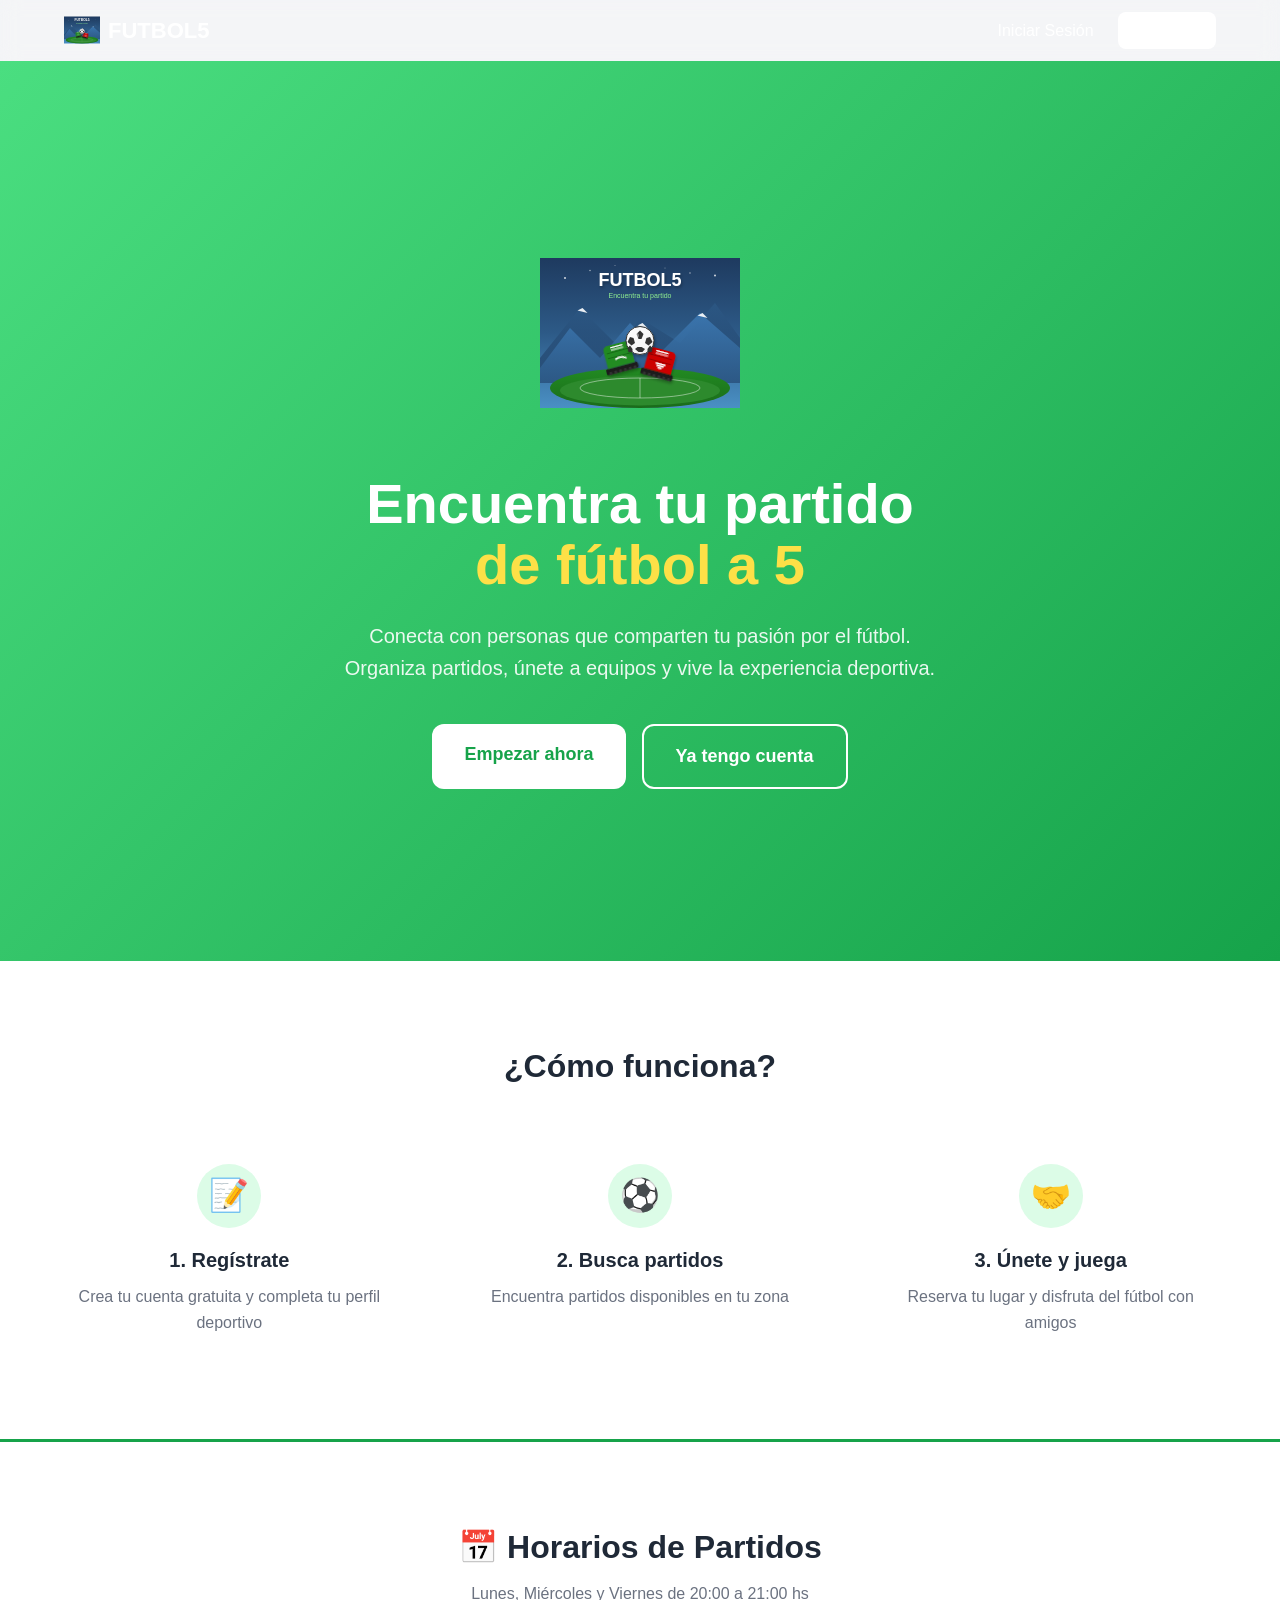
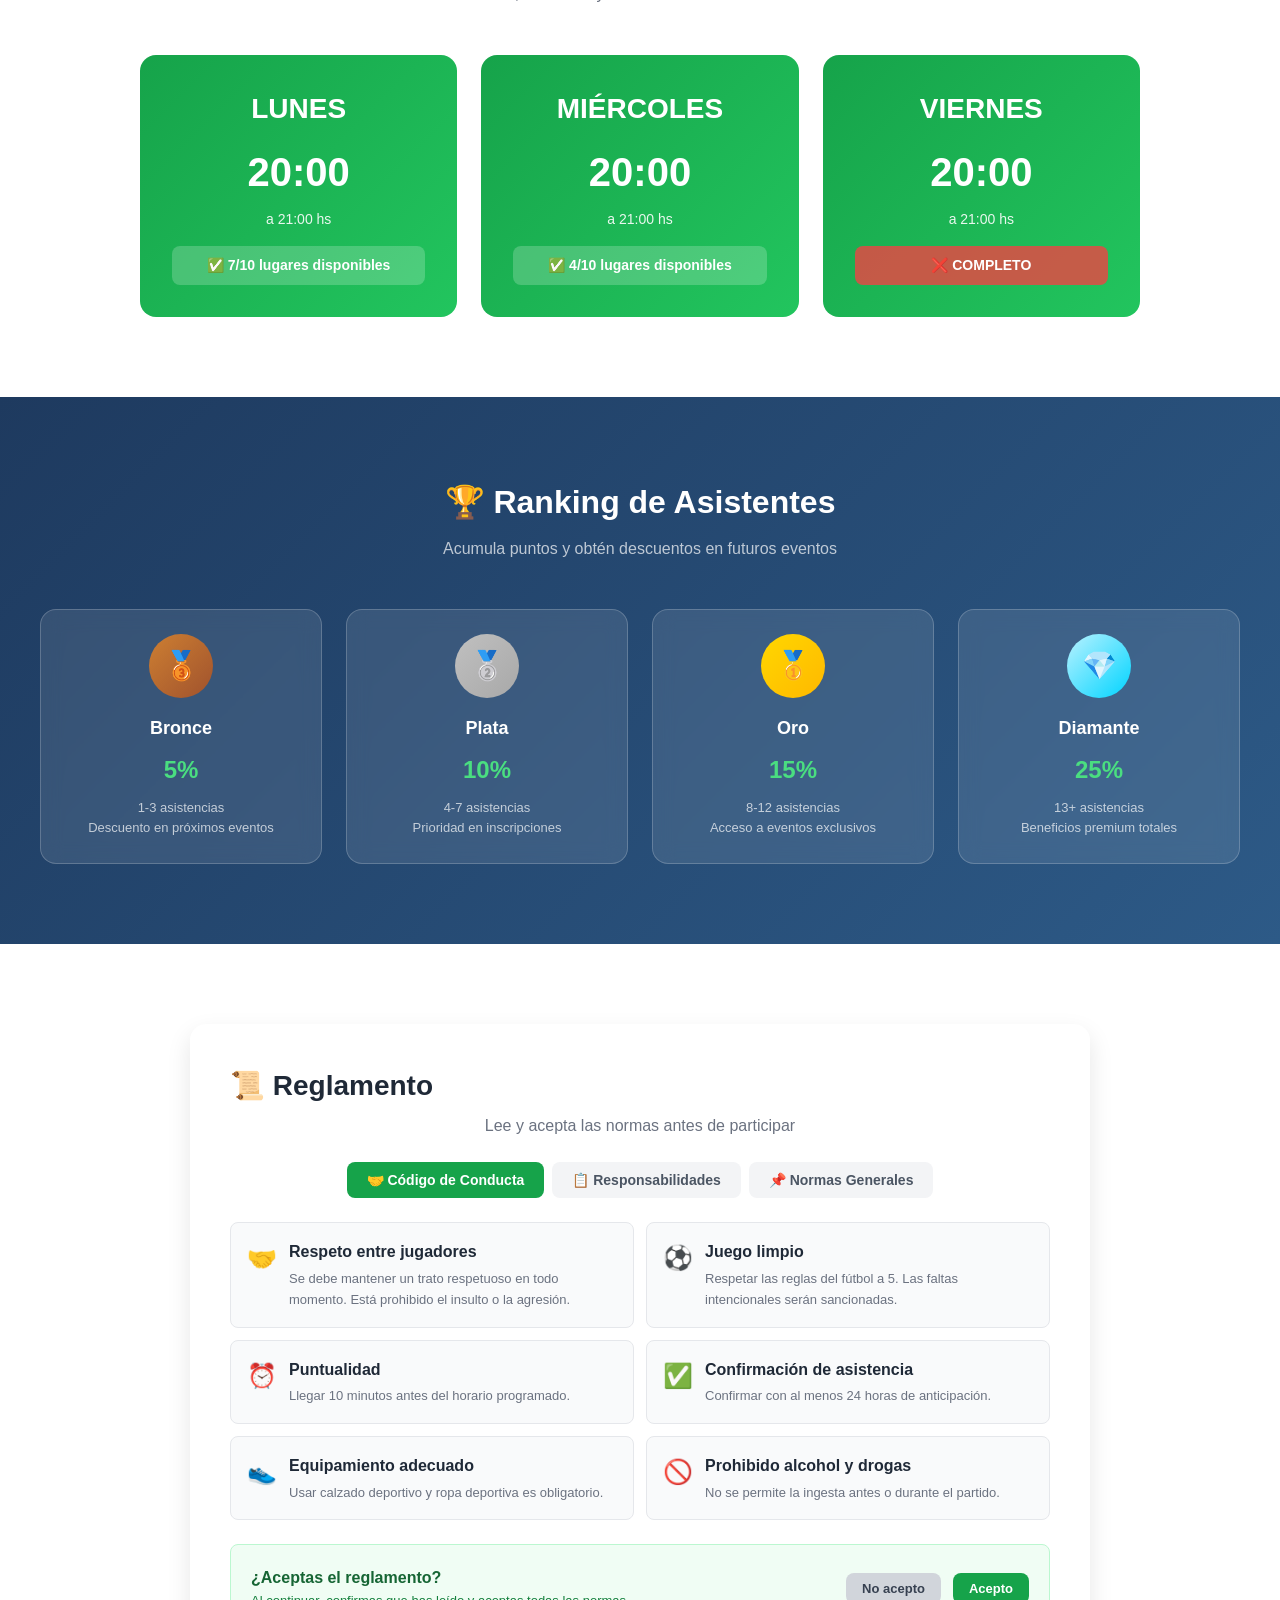
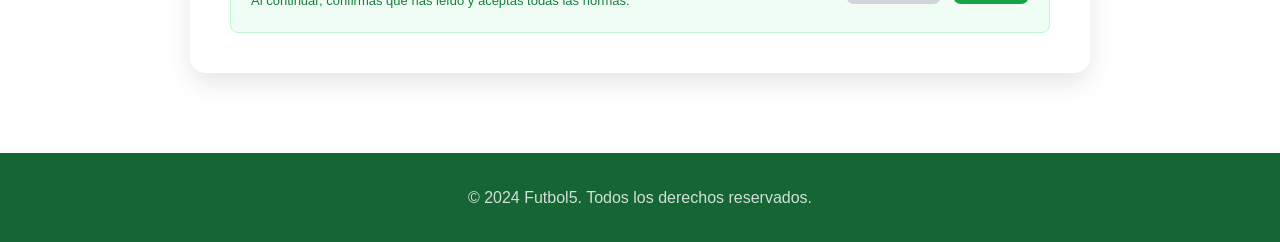
==== index.html @ a0f3367d "Add files via upload" ====
<!DOCTYPE html>
<html lang="es">
<head>
    <meta charset="UTF-8">
    <meta name="viewport" content="width=device-width, initial-scale=1.0">
    <link rel="icon" href="img/logo.svg">
    <title>Futbol5 - Encuentra tu partido</title>
    <link rel="stylesheet" href="css/styles.css">
</head>
<body>

<!-- NAVBAR HOME -->
<nav class="navbar navbar-home">
    <div class="container">
        <a href="index.html" class="navbar-brand">
            <img src="img/logo.svg" alt="Futbol5">
            <span>FUTBOL5</span>
        </a>
        <div class="navbar-nav">
            <a href="pages/login.html">Iniciar Sesión</a>
            <a href="pages/register.html" class="btn btn-secondary btn-sm">Registrarse</a>
        </div>
    </div>
</nav>

<!-- HERO -->
<section class="hero">
    <div class="hero-content">
        <div>
            <img src="img/logo.svg" alt="Futbol5 Logo">
            <h1>Encuentra tu partido<br><span>de fútbol a 5</span></h1>
            <p>Conecta con personas que comparten tu pasión por el fútbol. Organiza partidos, únete a equipos y vive la experiencia deportiva.</p>
            <div class="hero-btns">
                <a href="pages/register.html" class="btn btn-secondary btn-lg">Empezar ahora</a>
                <a href="pages/login.html" class="btn btn-outline btn-lg">Ya tengo cuenta</a>
            </div>
        </div>
    </div>
</section>

<!-- FEATURES -->
<section class="features">
    <h2>¿Cómo funciona?</h2>
    <div class="features-grid">
        <div class="feature-card">
            <div class="feature-icon">📝</div>
            <h3>1. Regístrate</h3>
            <p>Crea tu cuenta gratuita y completa tu perfil deportivo</p>
        </div>
        <div class="feature-card">
            <div class="feature-icon">⚽</div>
            <h3>2. Busca partidos</h3>
            <p>Encuentra partidos disponibles en tu zona</p>
        </div>
        <div class="feature-card">
            <div class="feature-icon">🤝</div>
            <h3>3. Únete y juega</h3>
            <p>Reserva tu lugar y disfruta del fútbol con amigos</p>
        </div>
    </div>
</section>

<!-- SCHEDULE -->
<section class="schedule">
    <h2>📅 Horarios de Partidos</h2>
    <p class="subtitle">Lunes, Miércoles y Viernes de 20:00 a 21:00 hs</p>
    <div class="schedule-grid">
        <div class="schedule-card">
            <div class="day">LUNES</div>
            <div class="time">20:00</div>
            <div class="time-sub">a 21:00 hs</div>
            <div class="spots">✅ 7/10 lugares disponibles</div>
        </div>
        <div class="schedule-card">
            <div class="day">MIÉRCOLES</div>
            <div class="time">20:00</div>
            <div class="time-sub">a 21:00 hs</div>
            <div class="spots">✅ 4/10 lugares disponibles</div>
        </div>
        <div class="schedule-card">
            <div class="day">VIERNES</div>
            <div class="time">20:00</div>
            <div class="time-sub">a 21:00 hs</div>
            <div class="spots full">❌ COMPLETO</div>
        </div>
    </div>
</section>

<!-- RANKING -->
<section class="ranking">
    <h2>🏆 Ranking de Asistentes</h2>
    <p class="subtitle">Acumula puntos y obtén descuentos en futuros eventos</p>
    <div class="ranking-grid">
        <div class="rank-card rank-bronce">
            <div class="rank-badge">🥉</div>
            <h3>Bronce</h3>
            <div class="discount">5%</div>
            <div class="desc">1-3 asistencias<br>Descuento en próximos eventos</div>
        </div>
        <div class="rank-card rank-plata">
            <div class="rank-badge">🥈</div>
            <h3>Plata</h3>
            <div class="discount">10%</div>
            <div class="desc">4-7 asistencias<br>Prioridad en inscripciones</div>
        </div>
        <div class="rank-card rank-oro">
            <div class="rank-badge">🥇</div>
            <h3>Oro</h3>
            <div class="discount">15%</div>
            <div class="desc">8-12 asistencias<br>Acceso a eventos exclusivos</div>
        </div>
        <div class="rank-card rank-diamante">
            <div class="rank-badge">💎</div>
            <h3>Diamante</h3>
            <div class="discount">25%</div>
            <div class="desc">13+ asistencias<br>Beneficios premium totales</div>
        </div>
    </div>
</section>

<!-- REGLAMENTO -->
<section class="regulations">
    <div class="reg-card">
        <h2>📜 Reglamento</h2>
        <p class="subtitle">Lee y acepta las normas antes de participar</p>

        <div class="reg-tabs">
            <button class="reg-tab active" onclick="showReg('conducta', this)">🤝 Código de Conducta</button>
            <button class="reg-tab" onclick="showReg('responsabilidades', this)">📋 Responsabilidades</button>
            <button class="reg-tab" onclick="showReg('general', this)">📌 Normas Generales</button>
        </div>

        <div id="reg-conducta">
            <div class="reg-rules">
                <div class="reg-rule">
                    <div class="icon">🤝</div>
                    <div>
                        <h4>Respeto entre jugadores</h4>
                        <p>Se debe mantener un trato respetuoso en todo momento. Está prohibido el insulto o la agresión.</p>
                    </div>
                </div>
                <div class="reg-rule">
                    <div class="icon">⚽</div>
                    <div>
                        <h4>Juego limpio</h4>
                        <p>Respetar las reglas del fútbol a 5. Las faltas intencionales serán sancionadas.</p>
                    </div>
                </div>
                <div class="reg-rule">
                    <div class="icon">⏰</div>
                    <div>
                        <h4>Puntualidad</h4>
                        <p>Llegar 10 minutos antes del horario programado.</p>
                    </div>
                </div>
                <div class="reg-rule">
                    <div class="icon">✅</div>
                    <div>
                        <h4>Confirmación de asistencia</h4>
                        <p>Confirmar con al menos 24 horas de anticipación.</p>
                    </div>
                </div>
                <div class="reg-rule">
                    <div class="icon">👟</div>
                    <div>
                        <h4>Equipamiento adecuado</h4>
                        <p>Usar calzado deportivo y ropa deportiva es obligatorio.</p>
                    </div>
                </div>
                <div class="reg-rule">
                    <div class="icon">🚫</div>
                    <div>
                        <h4>Prohibido alcohol y drogas</h4>
                        <p>No se permite la ingesta antes o durante el partido.</p>
                    </div>
                </div>
            </div>
        </div>

        <div id="reg-responsabilidades" style="display:none;">
            <div class="reg-rules">
                <div class="reg-rule">
                    <div class="icon">📋</div>
                    <div>
                        <h4>Organización del evento</h4>
                        <p>Coordinar partidos, confirmar cancha y horarios.</p>
                    </div>
                </div>
                <div class="reg-rule">
                    <div class="icon">👥</div>
                    <div>
                        <h4>Gestión de jugadores</h4>
                        <p>Administrar inscripciones y confirmar asistencia.</p>
                    </div>
                </div>
                <div class="reg-rule">
                    <div class="icon">🛡️</div>
                    <div>
                        <h4>Seguridad</h4>
                        <p>Velar por la seguridad de todos los participantes.</p>
                    </div>
                </div>
                <div class="reg-rule">
                    <div class="icon">⚖️</div>
                    <div>
                        <h4>Resolución de conflictos</h4>
                        <p>Mediar en disputas y tomar decisiones necesarias.</p>
                    </div>
                </div>
                <div class="reg-rule">
                    <div class="icon">🚪</div>
                    <div>
                        <h4>Derecho de admisión</h4>
                        <p>Se reserva el derecho de admisión y permanencia.</p>
                    </div>
                </div>
                <div class="reg-rule">
                    <div class="icon">📢</div>
                    <div>
                        <h4>Comunicación</h4>
                        <p>Mantener informados a los jugadores sobre novedades.</p>
                    </div>
                </div>
            </div>
            <div class="reg-warning">
                <h4>⚠️ Derecho de Admisión</h4>
                <p>El organizador se reserva el derecho de admisión y permanencia en el evento. Podrá solicitar la salida de cualquier persona que:</p>
                <ul>
                    <li>Incumpla el código de conducta</li>
                    <li>Ponga en riesgo la integridad de otros</li>
                    <li>Presente conductas antideportivas</li>
                    <li>No respete las decisiones del organizador</li>
                    <li>Genere conflictos o disturbios</li>
                </ul>
            </div>
        </div>

        <div id="reg-general" style="display:none;">
            <div class="reg-rules">
                <div class="reg-rule">
                    <div class="icon">📅</div>
                    <div>
                        <h4>Horarios establecidos</h4>
                        <p>Lunes, miércoles y viernes de 20:00 a 21:00 hs.</p>
                    </div>
                </div>
                <div class="reg-rule">
                    <div class="icon">👥</div>
                    <div>
                        <h4>Cantidad de jugadores</h4>
                        <p>Limitado a 10 jugadores (5 vs 5).</p>
                    </div>
                </div>
                <div class="reg-rule">
                    <div class="icon">🏆</div>
                    <div>
                        <h4>Sistema de ranking</h4>
                        <p>Acumula puntos y obtén descuentos.</p>
                    </div>
                </div>
                <div class="reg-rule">
                    <div class="icon">❌</div>
                    <div>
                        <h4>Cancelaciones</h4>
                        <p>Con al menos 24 horas de anticipación.</p>
                    </div>
                </div>
                <div class="reg-rule">
                    <div class="icon">💪</div>
                    <div>
                        <h4>Responsabilidad personal</h4>
                        <p>Cada jugador es responsable de su seguridad.</p>
                    </div>
                </div>
                <div class="reg-rule">
                    <div class="icon">🎒</div>
                    <div>
                        <h4>Propiedad</h4>
                        <p>La organización no se hace responsable por pertenencias.</p>
                    </div>
                </div>
            </div>
        </div>

        <div class="reg-accept">
            <div>
                <h4>¿Aceptas el reglamento?</h4>
                <p>Al continuar, confirmas que has leído y aceptas todas las normas.</p>
            </div>
            <div class="reg-accept-btns">
                <button class="btn btn-sm" style="background:var(--gray-300);color:var(--gray-700);">No acepto</button>
                <button class="btn btn-sm btn-primary">Acepto</button>
            </div>
        </div>
    </div>
</section>

<!-- FOOTER -->
<footer class="footer">
    <p>© 2024 Futbol5. Todos los derechos reservados.</p>
</footer>

<script>
function showReg(tab, btn) {
    document.querySelectorAll('.reg-tab').forEach(t => t.classList.remove('active'));
    btn.classList.add('active');
    document.getElementById('reg-conducta').style.display = 'none';
    document.getElementById('reg-responsabilidades').style.display = 'none';
    document.getElementById('reg-general').style.display = 'none';
    document.getElementById('reg-' + tab).style.display = 'block';
}
</script>

</body>
</html>
---- css/styles.css ----
/* ============================================
   FUTBOL5 - CSS COMPLETO
   ============================================ */

/* RESET */
*, *::before, *::after {
    margin: 0;
    padding: 0;
    box-sizing: border-box;
}

/* VARIABLES */
:root {
    --green-50: #f0fdf4;
    --green-100: #dcfce7;
    --green-200: #bbf7d0;
    --green-300: #86efac;
    --green-400: #4ade80;
    --green-500: #22c55e;
    --green-600: #16a34a;
    --green-700: #15803d;
    --green-800: #166534;
    --green-900: #14532d;
    --gray-50: #f9fafb;
    --gray-100: #f3f4f6;
    --gray-200: #e5e7eb;
    --gray-300: #d1d5db;
    --gray-400: #9ca3af;
    --gray-500: #6b7280;
    --gray-600: #4b5563;
    --gray-700: #374151;
    --gray-800: #1f2937;
    --gray-900: #111827;
    --red-500: #ef4444;
    --red-600: #dc2626;
    --yellow-300: #fde047;
    --yellow-500: #eab308;
    --blue-dark: #1e3a5f;
    --blue-mid: #2d5a87;
    --blue-light: #4a90c4;
    --white: #ffffff;
    --shadow-sm: 0 1px 2px rgba(0,0,0,0.05);
    --shadow: 0 4px 6px rgba(0,0,0,0.1);
    --shadow-lg: 0 10px 25px rgba(0,0,0,0.1);
    --shadow-xl: 0 20px 40px rgba(0,0,0,0.15);
    --radius: 8px;
    --radius-lg: 12px;
    --radius-xl: 16px;
    --radius-2xl: 24px;
    --transition: all 0.3s ease;
}

html {
    scroll-behavior: smooth;
}

body {
    font-family: 'Inter', -apple-system, BlinkMacSystemFont, 'Segoe UI', Roboto, sans-serif;
    background: var(--gray-100);
    color: var(--gray-800);
    line-height: 1.6;
}

a {
    text-decoration: none;
    color: inherit;
    transition: var(--transition);
}

img {
    max-width: 100%;
    height: auto;
}

ul, ol {
    list-style: none;
}

/* ============================================
   UTILIDADES
   ============================================ */
.container {
    max-width: 1200px;
    margin: 0 auto;
    padding: 0 24px;
}

.text-center { text-align: center; }
.text-white { color: var(--white); }
.text-green { color: var(--green-600); }
.text-gray { color: var(--gray-500); }
.text-yellow { color: var(--yellow-300); }

.mb-1 { margin-bottom: 4px; }
.mb-2 { margin-bottom: 8px; }
.mb-3 { margin-bottom: 12px; }
.mb-4 { margin-bottom: 16px; }
.mb-6 { margin-bottom: 24px; }
.mb-8 { margin-bottom: 32px; }

.mt-1 { margin-top: 4px; }
.mt-2 { margin-top: 8px; }
.mt-4 { margin-top: 16px; }
.mt-6 { margin-top: 24px; }
.mt-8 { margin-top: 32px; }

.p-4 { padding: 16px; }
.p-6 { padding: 24px; }
.p-8 { padding: 32px; }

/* ============================================
   BOTONES
   ============================================ */
.btn {
    display: inline-block;
    padding: 12px 24px;
    border-radius: var(--radius);
    font-weight: 600;
    font-size: 14px;
    cursor: pointer;
    border: none;
    transition: var(--transition);
    text-align: center;
    font-family: inherit;
}

.btn:hover {
    transform: translateY(-1px);
    box-shadow: var(--shadow);
}

.btn-primary {
    background: var(--green-600);
    color: var(--white);
}

.btn-primary:hover {
    background: var(--green-700);
}

.btn-secondary {
    background: var(--white);
    color: var(--green-600);
}

.btn-secondary:hover {
    background: var(--green-50);
}

.btn-outline {
    background: transparent;
    color: var(--white);
    border: 2px solid var(--white);
}

.btn-outline:hover {
    background: rgba(255,255,255,0.1);
}

.btn-danger {
    background: var(--red-500);
    color: var(--white);
}

.btn-danger:hover {
    background: var(--red-600);
}

.btn-warning {
    background: var(--yellow-500);
    color: var(--white);
}

.btn-lg {
    padding: 16px 32px;
    font-size: 18px;
    border-radius: var(--radius-lg);
}

.btn-full {
    width: 100%;
}

.btn-sm {
    padding: 8px 16px;
    font-size: 13px;
}

/* ============================================
   BADGES
   ============================================ */
.badge {
    display: inline-block;
    padding: 4px 12px;
    border-radius: 999px;
    font-size: 12px;
    font-weight: 600;
}

.badge-open {
    background: var(--green-100);
    color: var(--green-800);
}

.badge-full {
    background: #fef3c7;
    color: #92400e;
}

.badge-cancelled {
    background: #fee2e2;
    color: #991b1b;
}

.badge-completed {
    background: var(--gray-200);
    color: var(--gray-700);
}

/* ============================================
   FORMULARIOS
   ============================================ */
.form-group {
    margin-bottom: 16px;
}

.form-group label {
    display: block;
    font-size: 14px;
    font-weight: 600;
    color: var(--gray-700);
    margin-bottom: 6px;
}

.form-group input,
.form-group select,
.form-group textarea {
    width: 100%;
    padding: 12px 16px;
    border: 1px solid var(--gray-300);
    border-radius: var(--radius);
    font-size: 16px;
    font-family: inherit;
    transition: var(--transition);
    background: var(--white);
}

.form-group input:focus,
.form-group select:focus,
.form-group textarea:focus {
    outline: none;
    border-color: var(--green-500);
    box-shadow: 0 0 0 3px rgba(34,197,94,0.1);
}

.form-row {
    display: grid;
    grid-template-columns: 1fr 1fr;
    gap: 16px;
}

/* ============================================
   NAVBAR
   ============================================ */
.navbar {
    background: var(--white);
    box-shadow: var(--shadow);
    padding: 12px 0;
    position: sticky;
    top: 0;
    z-index: 100;
}

.navbar .container {
    display: flex;
    justify-content: space-between;
    align-items: center;
}

.navbar-brand {
    display: flex;
    align-items: center;
    gap: 8px;
}

.navbar-brand img {
    width: 36px;
    height: 36px;
}

.navbar-brand span {
    font-size: 22px;
    font-weight: 800;
    color: var(--green-600);
}

.navbar-nav {
    display: flex;
    align-items: center;
    gap: 24px;
}

.navbar-nav a {
    color: var(--gray-700);
    font-weight: 500;
}

.navbar-nav a:hover {
    color: var(--green-600);
}

.navbar-nav a.active {
    color: var(--green-600);
    font-weight: 600;
}

.navbar-user {
    display: flex;
    align-items: center;
    gap: 12px;
    margin-left: 16px;
    padding-left: 16px;
    border-left: 1px solid var(--gray-200);
}

.navbar-user span {
    color: var(--gray-700);
}

.btn-logout {
    background: none;
    border: none;
    color: var(--gray-500);
    cursor: pointer;
    font-size: 14px;
    font-family: inherit;
}

.btn-logout:hover {
    color: var(--red-500);
}

/* HOME NAVBAR */
.navbar-home {
    background: rgba(255,255,255,0.1);
    backdrop-filter: blur(10px);
    box-shadow: none;
}

.navbar-home .navbar-brand span {
    color: var(--white);
}

.navbar-home .navbar-nav a {
    color: var(--white);
}

.navbar-home .navbar-nav a:hover {
    color: var(--green-200);
}

/* ============================================
   HERO
   ============================================ */
.hero {
    background: linear-gradient(135deg, var(--green-400), var(--green-600));
    min-height: 100vh;
    display: flex;
    flex-direction: column;
}

.hero-content {
    flex: 1;
    display: flex;
    align-items: center;
    justify-content: center;
    text-align: center;
    padding: 80px 24px;
}

.hero-content img {
    width: 200px;
    height: 200px;
    margin-bottom: 32px;
}

.hero-content h1 {
    font-size: 56px;
    font-weight: 900;
    color: var(--white);
    line-height: 1.1;
    margin-bottom: 24px;
}

.hero-content h1 span {
    color: var(--yellow-300);
}

.hero-content p {
    font-size: 20px;
    color: rgba(255,255,255,0.9);
    max-width: 600px;
    margin: 0 auto 40px;
}

.hero-btns {
    display: flex;
    gap: 16px;
    justify-content: center;
    flex-wrap: wrap;
}

/* ============================================
   FEATURES
   ============================================ */
.features {
    background: var(--white);
    padding: 80px 24px;
}

.features h2 {
    font-size: 32px;
    font-weight: 800;
    color: var(--gray-800);
    margin-bottom: 48px;
    text-align: center;
}

.features-grid {
    max-width: 1200px;
    margin: 0 auto;
    display: grid;
    grid-template-columns: repeat(3, 1fr);
    gap: 32px;
}

.feature-card {
    text-align: center;
    padding: 24px;
}

.feature-icon {
    width: 64px;
    height: 64px;
    background: var(--green-100);
    border-radius: 50%;
    display: flex;
    align-items: center;
    justify-content: center;
    margin: 0 auto 16px;
    font-size: 32px;
}

.feature-card h3 {
    font-size: 20px;
    font-weight: 700;
    color: var(--gray-800);
    margin-bottom: 8px;
}

.feature-card p {
    color: var(--gray-500);
}

/* ============================================
   SCHEDULE
   ============================================ */
.schedule {
    background: var(--white);
    padding: 80px 24px;
    border-top: 3px solid var(--green-600);
}

.schedule h2 {
    font-size: 32px;
    font-weight: 800;
    color: var(--gray-800);
    margin-bottom: 8px;
    text-align: center;
}

.schedule .subtitle {
    text-align: center;
    color: var(--gray-500);
    margin-bottom: 48px;
}

.schedule-grid {
    max-width: 1000px;
    margin: 0 auto;
    display: grid;
    grid-template-columns: repeat(3, 1fr);
    gap: 24px;
}

.schedule-card {
    background: linear-gradient(135deg, var(--green-600), var(--green-500));
    border-radius: var(--radius-xl);
    padding: 32px;
    color: var(--white);
    text-align: center;
    transition: var(--transition);
}

.schedule-card:hover {
    transform: translateY(-4px);
    box-shadow: 0 12px 24px rgba(22,163,74,0.3);
}

.schedule-card .day {
    font-size: 28px;
    font-weight: 800;
    margin-bottom: 8px;
}

.schedule-card .time {
    font-size: 40px;
    font-weight: 900;
    margin-bottom: 4px;
}

.schedule-card .time-sub {
    font-size: 14px;
    opacity: 0.9;
    margin-bottom: 16px;
}

.schedule-card .spots {
    background: rgba(255,255,255,0.2);
    padding: 8px 16px;
    border-radius: var(--radius);
    font-size: 14px;
    font-weight: 600;
}

.schedule-card .spots.full {
    background: rgba(239,68,68,0.8);
}

/* ============================================
   RANKING
   ============================================ */
.ranking {
    background: linear-gradient(135deg, var(--blue-dark), var(--blue-mid));
    padding: 80px 24px;
}

.ranking h2 {
    font-size: 32px;
    font-weight: 800;
    color: var(--white);
    margin-bottom: 8px;
    text-align: center;
}

.ranking .subtitle {
    text-align: center;
    color: rgba(255,255,255,0.7);
    margin-bottom: 48px;
}

.ranking-grid {
    max-width: 1200px;
    margin: 0 auto;
    display: grid;
    grid-template-columns: repeat(4, 1fr);
    gap: 24px;
}

.rank-card {
    background: rgba(255,255,255,0.1);
    backdrop-filter: blur(10px);
    border-radius: var(--radius-xl);
    padding: 24px;
    text-align: center;
    color: var(--white);
    border: 1px solid rgba(255,255,255,0.2);
    transition: var(--transition);
}

.rank-card:hover {
    background: rgba(255,255,255,0.2);
    transform: translateY(-4px);
}

.rank-badge {
    width: 64px;
    height: 64px;
    border-radius: 50%;
    display: flex;
    align-items: center;
    justify-content: center;
    margin: 0 auto 16px;
    font-size: 28px;
    font-weight: 800;
}

.rank-bronce .rank-badge { background: linear-gradient(135deg, #cd7f32, #a0522d); }
.rank-plata .rank-badge { background: linear-gradient(135deg, #c0c0c0, #a8a8a8); }
.rank-oro .rank-badge { background: linear-gradient(135deg, #ffd700, #ffb800); }
.rank-diamante .rank-badge { background: linear-gradient(135deg, #b9f2ff, #00d4ff); }

.rank-card h3 {
    font-size: 18px;
    font-weight: 700;
    margin-bottom: 4px;
}

.rank-card .discount {
    font-size: 24px;
    font-weight: 900;
    color: var(--green-400);
    margin: 8px 0;
}

.rank-card .desc {
    font-size: 13px;
    color: rgba(255,255,255,0.7);
}

/* ============================================
   REGULATIONS
   ============================================ */
.regulations {
    background: var(--white);
    padding: 80px 24px;
}

.reg-card {
    background: var(--white);
    border-radius: var(--radius-xl);
    box-shadow: var(--shadow-lg);
    padding: 40px;
    max-width: 900px;
    margin: 0 auto;
}

.reg-card h2 {
    font-size: 28px;
    font-weight: 800;
    color: var(--gray-800);
    margin-bottom: 4px;
}

.reg-card .subtitle {
    text-align: center;
    color: var(--gray-500);
    margin-bottom: 24px;
}

.reg-tabs {
    display: flex;
    justify-content: center;
    gap: 8px;
    margin-bottom: 24px;
    flex-wrap: wrap;
}

.reg-tab {
    padding: 10px 20px;
    border-radius: var(--radius);
    border: none;
    font-weight: 600;
    cursor: pointer;
    transition: var(--transition);
    font-family: inherit;
    font-size: 14px;
    background: var(--gray-100);
    color: var(--gray-600);
}

.reg-tab:hover {
    background: var(--gray-200);
}

.reg-tab.active {
    background: var(--green-600);
    color: var(--white);
}

.reg-rules {
    display: grid;
    grid-template-columns: 1fr 1fr;
    gap: 12px;
    margin-bottom: 24px;
}

.reg-rule {
    background: var(--gray-50);
    border: 1px solid var(--gray-200);
    border-radius: var(--radius);
    padding: 16px;
    display: flex;
    gap: 12px;
}

.reg-rule .icon {
    font-size: 24px;
    flex-shrink: 0;
}

.reg-rule h4 {
    font-weight: 600;
    color: var(--gray-800);
    margin-bottom: 4px;
}

.reg-rule p {
    font-size: 13px;
    color: var(--gray-500);
}

.reg-warning {
    background: #fffbeb;
    border-left: 4px solid #f59e0b;
    padding: 16px;
    border-radius: 0 var(--radius) var(--radius) 0;
    margin-bottom: 24px;
}

.reg-warning h4 {
    font-weight: 700;
    color: #92400e;
    margin-bottom: 8px;
}

.reg-warning p,
.reg-warning li {
    font-size: 14px;
    color: #a16207;
}

.reg-warning ul {
    margin-top: 8px;
    margin-left: 20px;
    list-style: disc;
}

.reg-accept {
    background: var(--green-50);
    border: 1px solid var(--green-200);
    border-radius: var(--radius);
    padding: 20px;
    display: flex;
    justify-content: space-between;
    align-items: center;
}

.reg-accept h4 {
    font-weight: 700;
    color: var(--green-800);
}

.reg-accept p {
    font-size: 13px;
    color: var(--green-700);
}

.reg-accept-btns {
    display: flex;
    gap: 12px;
    flex-shrink: 0;
}

/* ============================================
   AUTH (LOGIN / REGISTER)
   ============================================ */
.auth {
    min-height: 100vh;
    background: linear-gradient(135deg, var(--green-400), var(--green-600));
    display: flex;
    align-items: center;
    justify-content: center;
    padding: 24px;
}

.auth-card {
    background: var(--white);
    border-radius: var(--radius-2xl);
    box-shadow: var(--shadow-xl);
    padding: 48px;
    width: 100%;
    max-width: 440px;
}

.auth-logo {
    text-align: center;
    margin-bottom: 32px;
}

.auth-logo img {
    width: 100px;
    height: 100px;
    margin: 0 auto 8px;
}

.auth-logo h1 {
    font-size: 32px;
    font-weight: 900;
    color: var(--green-600);
}

.auth-logo p {
    color: var(--gray-500);
}

.auth-check {
    display: flex;
    align-items: flex-start;
    gap: 8px;
    margin: 16px 0;
}

.auth-check input[type="checkbox"] {
    margin-top: 4px;
    accent-color: var(--green-600);
}

.auth-check label {
    font-size: 13px;
    color: var(--gray-500);
}

.auth-check a {
    color: var(--green-600);
    font-weight: 600;
}

.auth-footer {
    text-align: center;
    margin-top: 24px;
    color: var(--gray-500);
}

.auth-footer a {
    color: var(--green-600);
    font-weight: 600;
}

.auth-footer a:hover {
    text-decoration: underline;
}

.auth-error {
    background: #fee2e2;
    border: 1px solid #fca5a5;
    color: #991b1b;
    padding: 12px 16px;
    border-radius: var(--radius);
    margin-bottom: 16px;
    font-size: 14px;
}

/* ============================================
   DASHBOARD
   ============================================ */
.dashboard-content {
    max-width: 1200px;
    margin: 0 auto;
    padding: 32px 24px;
}

.dashboard-content h1 {
    font-size: 32px;
    font-weight: 800;
    color: var(--gray-800);
    margin-bottom: 4px;
}

.dashboard-content .subtitle {
    color: var(--gray-500);
    margin-bottom: 32px;
}

.dashboard-grid {
    display: grid;
    grid-template-columns: 1fr 1fr;
    gap: 32px;
}

.dash-card {
    background: var(--white);
    border-radius: var(--radius-lg);
    box-shadow: var(--shadow);
    padding: 24px;
}

.dash-card-header {
    display: flex;
    justify-content: space-between;
    align-items: center;
    margin-bottom: 16px;
}

.dash-card-header h2 {
    font-size: 20px;
    font-weight: 700;
    color: var(--gray-800);
}

.dash-card-header a {
    color: var(--green-600);
    font-size: 14px;
    font-weight: 600;
}

.dash-card-header a:hover {
    text-decoration: underline;
}

/* ============================================
   MATCH CARDS
   ============================================ */
.match-card {
    background: var(--white);
    border-radius: var(--radius-lg);
    box-shadow: var(--shadow);
    overflow: hidden;
    transition: var(--transition);
}

.match-card:hover {
    box-shadow: var(--shadow-lg);
    transform: translateY(-2px);
}

.match-card-header {
    background: linear-gradient(135deg, var(--green-500), var(--green-600));
    padding: 16px 20px;
    display: flex;
    justify-content: space-between;
    align-items: center;
}

.match-card-header h3 {
    color: var(--white);
    font-size: 18px;
    font-weight: 700;
}

.match-card-body {
    padding: 20px;
}

.match-card-body p {
    color: var(--gray-600);
    margin-bottom: 4px;
    font-size: 14px;
}

.match-card-footer {
    display: flex;
    justify-content: space-between;
    align-items: center;
    padding: 12px 20px;
    border-top: 1px solid var(--gray-200);
}

.match-card-footer .organizer {
    font-size: 13px;
    color: var(--gray-400);
}

/* ============================================
   MATCH LIST
   ============================================ */
.matches-grid {
    display: grid;
    grid-template-columns: repeat(3, 1fr);
    gap: 24px;
}

.filter-card {
    background: var(--white);
    border-radius: var(--radius-lg);
    box-shadow: var(--shadow);
    padding: 24px;
    margin-bottom: 24px;
}

/* ============================================
   MATCH DETAIL
   ============================================ */
.detail-card {
    background: var(--white);
    border-radius: var(--radius-xl);
    box-shadow: var(--shadow-lg);
    overflow: hidden;
    max-width: 900px;
    margin: 0 auto;
}

.detail-header {
    background: linear-gradient(135deg, var(--green-500), var(--green-600));
    padding: 24px 32px;
    display: flex;
    justify-content: space-between;
    align-items: center;
}

.detail-header h1 {
    color: var(--white);
    font-size: 28px;
    font-weight: 800;
}

.detail-header p {
    color: rgba(255,255,255,0.9);
}

.detail-body {
    padding: 32px;
    display: grid;
    grid-template-columns: 1fr 1fr;
    gap: 32px;
}

.detail-info h2 {
    font-size: 20px;
    font-weight: 700;
    color: var(--gray-800);
    margin-bottom: 16px;
}

.detail-row {
    display: flex;
    gap: 12px;
    margin-bottom: 16px;
}

.detail-row .icon {
    font-size: 24px;
    flex-shrink: 0;
}

.detail-row .label {
    font-weight: 600;
    color: var(--gray-800);
}

.detail-row .value {
    color: var(--gray-500);
    font-size: 14px;
}

.progress-bar {
    width: 100%;
    height: 8px;
    background: var(--gray-200);
    border-radius: 4px;
    margin-top: 8px;
}

.progress-fill {
    height: 100%;
    background: var(--green-600);
    border-radius: 4px;
    transition: width 0.5s ease;
}

/* ============================================
   PLAYER LIST
   ============================================ */
.player-item {
    display: flex;
    align-items: center;
    padding: 12px;
    background: var(--gray-50);
    border-radius: var(--radius);
    margin-bottom: 8px;
}

.player-avatar {
    width: 40px;
    height: 40px;
    background: var(--green-500);
    border-radius: 50%;
    display: flex;
    align-items: center;
    justify-content: center;
    color: var(--white);
    font-weight: 700;
    font-size: 14px;
    flex-shrink: 0;
}

.player-info {
    flex: 1;
    margin-left: 12px;
}

.player-info .name {
    font-weight: 600;
    color: var(--gray-800);
    font-size: 14px;
}

.player-info .username {
    font-size: 13px;
    color: var(--gray-400);
}

.detail-actions {
    padding: 24px 32px;
    border-top: 1px solid var(--gray-200);
    display: flex;
    gap: 12px;
}

/* ============================================
   CREATE MATCH
   ============================================ */
.create-card {
    background: var(--white);
    border-radius: var(--radius-xl);
    box-shadow: var(--shadow-lg);
    padding: 40px;
    max-width: 640px;
    margin: 0 auto;
}

.create-card h1 {
    text-align: center;
    font-size: 28px;
    font-weight: 800;
    color: var(--gray-800);
    margin-bottom: 4px;
}

.create-card .subtitle {
    text-align: center;
    color: var(--gray-500);
    margin-bottom: 32px;
}

.create-summary {
    background: var(--gray-50);
    border-radius: var(--radius);
    padding: 16px;
    margin-top: 16px;
}

.create-summary h3 {
    font-weight: 600;
    color: var(--gray-800);
    margin-bottom: 8px;
}

.create-summary p {
    font-size: 14px;
    color: var(--gray-500);
}

.btn-group {
    display: grid;
    grid-template-columns: 1fr 1fr;
    gap: 12px;
    margin-top: 24px;
}

.back-btn {
    color: var(--green-600);
    font-weight: 600;
    cursor: pointer;
    background: none;
    border: none;
    font-size: 16px;
    margin-bottom: 16px;
    display: inline-block;
    font-family: inherit;
}

.back-btn:hover {
    text-decoration: underline;
}

/* ============================================
   EMPTY STATE
   ============================================ */
.empty-state {
    text-align: center;
    padding: 48px 24px;
    color: var(--gray-400);
}

.empty-state .icon {
    font-size: 64px;
    margin-bottom: 16px;
}

.empty-state h3 {
    font-size: 20px;
    font-weight: 600;
    color: var(--gray-800);
    margin-bottom: 8px;
}

.empty-state p {
    color: var(--gray-500);
    margin-bottom: 24px;
}

/* ============================================
   FOOTER
   ============================================ */
.footer {
    background: var(--green-800);
    color: var(--white);
    padding: 32px;
    text-align: center;
}

.footer p {
    color: rgba(255,255,255,0.8);
}

/* ============================================
   HIDDEN PAGES
   ============================================ */
.page {
    display: none;
}

.page.active {
    display: block;
}

/* ============================================
   RESPONSIVE
   ============================================ */
@media (max-width: 768px) {
    .hero-content h1 {
        font-size: 36px;
    }

    .features-grid,
    .schedule-grid,
    .ranking-grid,
    .dashboard-grid,
    .reg-rules,
    .detail-body,
    .matches-grid,
    .form-row {
        grid-template-columns: 1fr;
    }

    .auth-card {
        padding: 32px 24px;
    }

    .detail-header {
        flex-direction: column;
        gap: 12px;
    }

    .reg-accept {
        flex-direction: column;
        gap: 16px;
        text-align: center;
    }

    .navbar-nav {
        gap: 12px;
    }

    .navbar-user {
        display: none;
    }

    .hero-content h1 {
        font-size: 32px;
    }
}
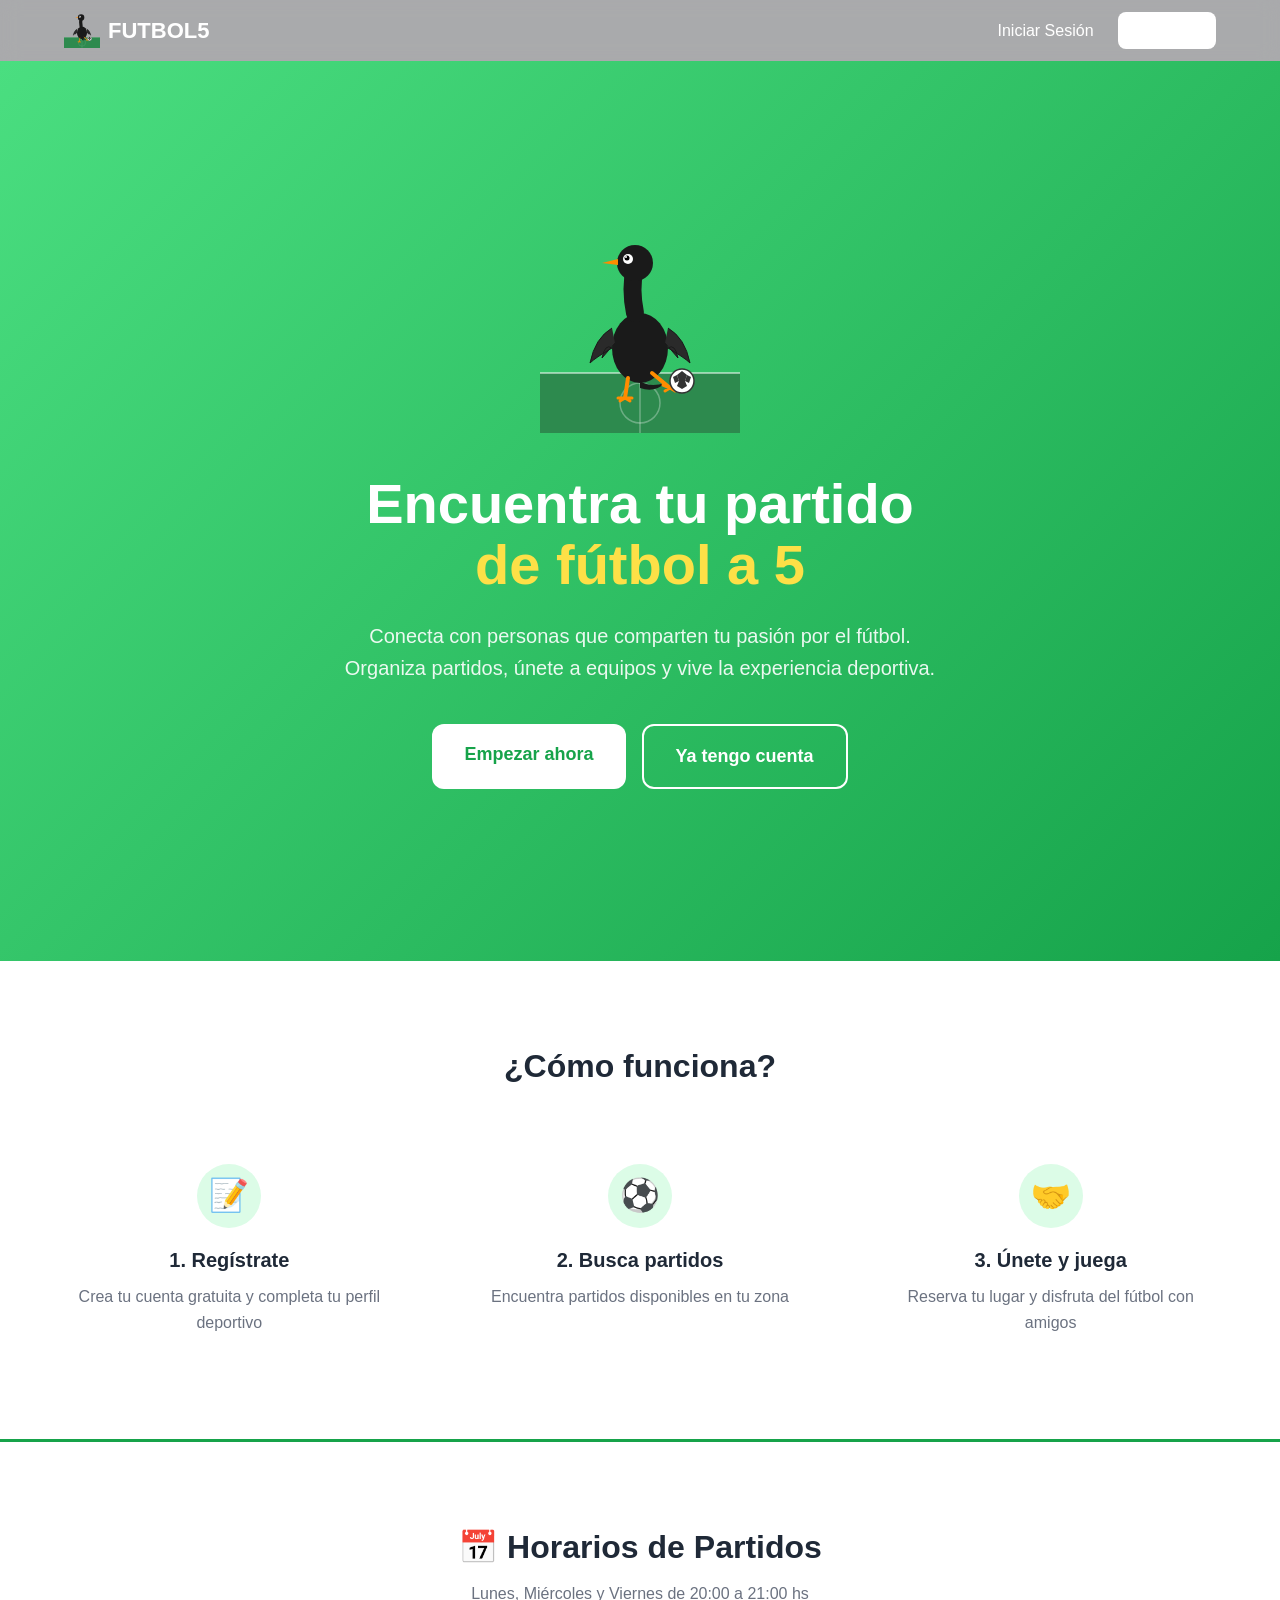
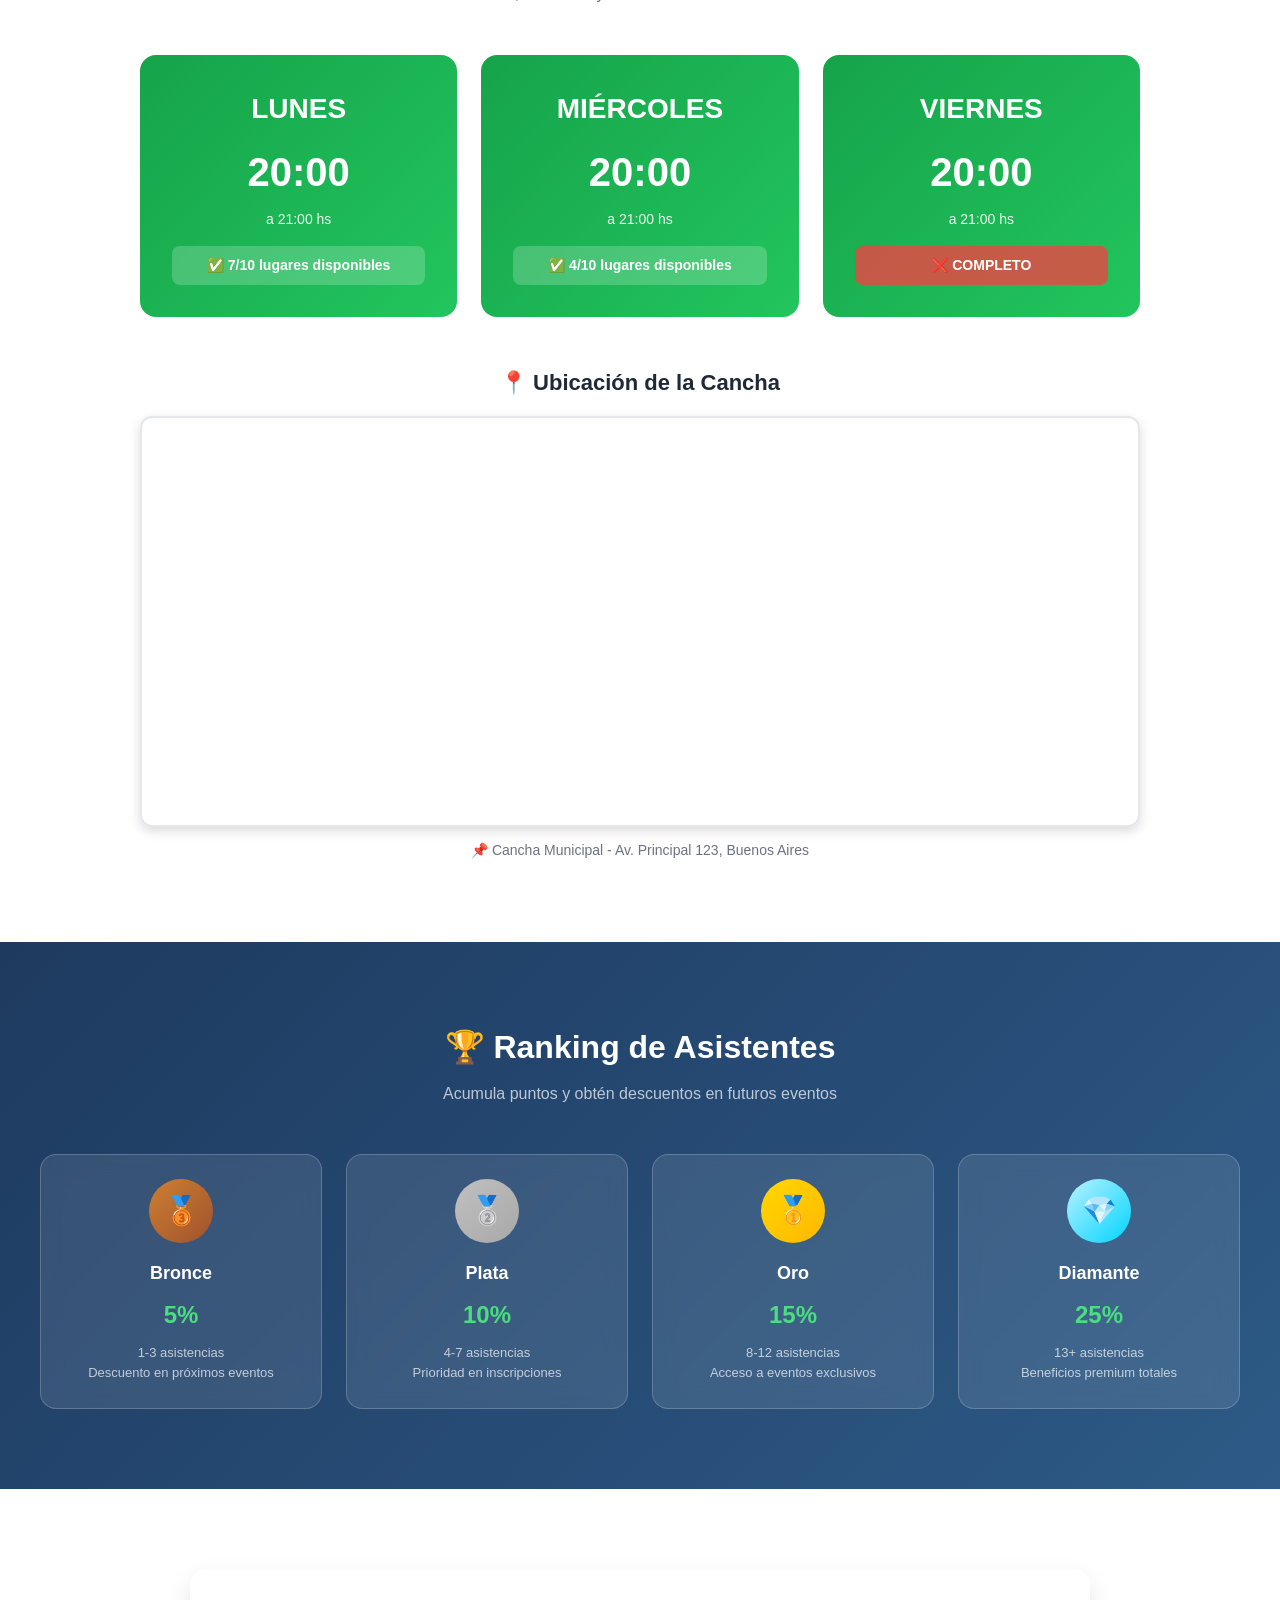
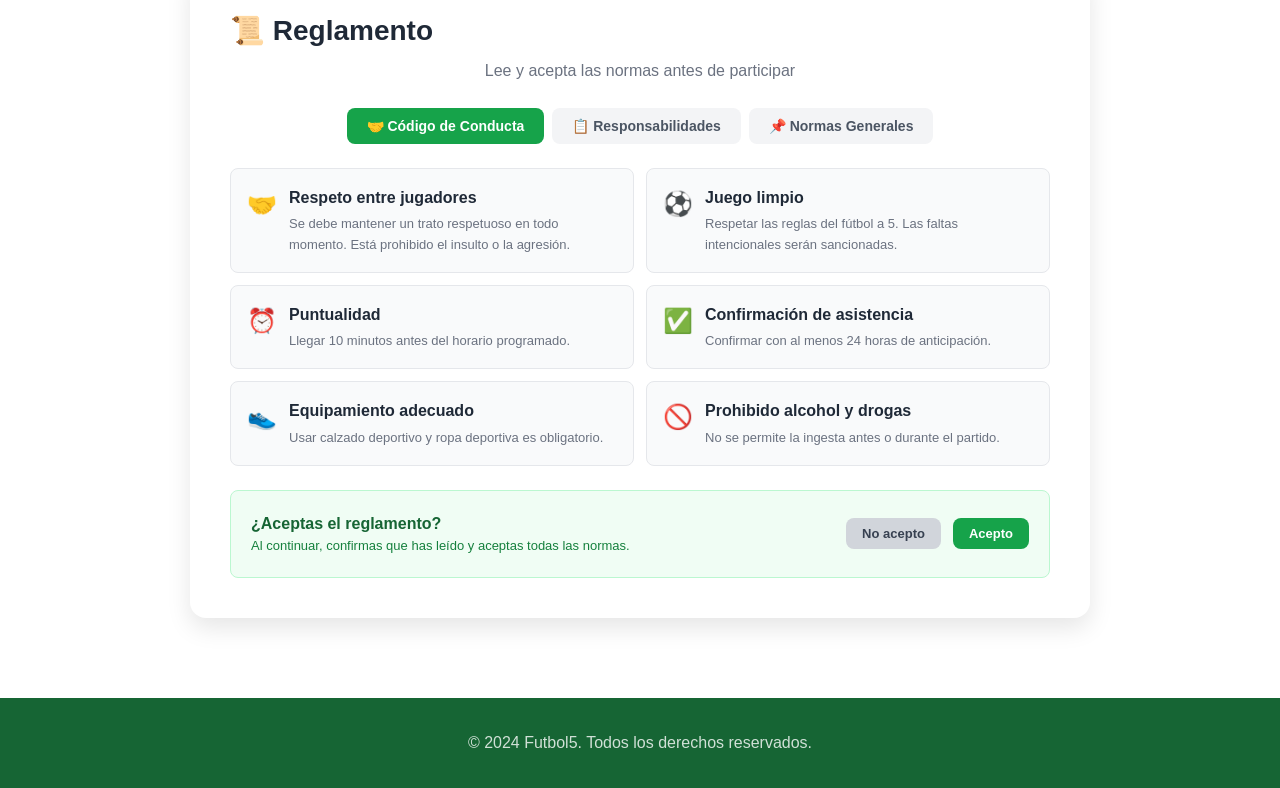
==== commit c349ae73: "Add files via upload" ====
--- a/index.html
+++ b/index.html
@@ -84,6 +84,25 @@
             <div class="spots full">❌ COMPLETO</div>
         </div>
     </div>
+
+    <!-- MAPA -->
+    <div style="max-width:1000px; margin:48px auto 0;">
+        <h3 style="text-align:center; font-size:22px; font-weight:700; color:var(--gray-800); margin-bottom:16px;">📍 Ubicación de la Cancha</h3>
+        <div style="border-radius:12px; overflow:hidden; box-shadow:0 4px 12px rgba(0,0,0,0.15); border:2px solid var(--gray-200);">
+            <iframe 
+                src="https://www.google.com/maps/embed?pb=!1m18!1m12!1m3!1d3283.123456789!2d-58.3816!3d-34.6037!2m3!1f0!2f0!3f0!3m2!1i1024!2i768!4f13.1!3m3!1m2!1s0x0%3A0x0!2zMzTCsDM2JzEzLjMiUyA1OMKwMjMnNTMuOCJX!5e0!3m2!1ses!2sar!4v1234567890"
+                width="100%" 
+                height="400" 
+                style="border:0;" 
+                allowfullscreen="" 
+                loading="lazy" 
+                referrerpolicy="no-referrer-when-downgrade">
+            </iframe>
+        </div>
+        <p style="text-align:center; color:var(--gray-500); margin-top:12px; font-size:14px;">
+            📌 Cancha Municipal - Av. Principal 123, Buenos Aires
+        </p>
+    </div>
 </section>
 
 <!-- RANKING -->
--- a/css/styles.css
+++ b/css/styles.css
@@ -263,8 +263,8 @@
    NAVBAR
    ============================================ */
 .navbar {
-    background: var(--white);
-    box-shadow: var(--shadow);
+    background: #0a1f10;
+    box-shadow: 0 2px 8px rgba(0,0,0,0.3);
     padding: 12px 0;
     position: sticky;
     top: 0;
@@ -291,7 +291,7 @@
 .navbar-brand span {
     font-size: 22px;
     font-weight: 800;
-    color: var(--green-600);
+    color: var(--green-400);
 }
 
 .navbar-nav {
@@ -301,16 +301,16 @@
 }
 
 .navbar-nav a {
-    color: var(--gray-700);
+    color: var(--white);
     font-weight: 500;
 }
 
 .navbar-nav a:hover {
-    color: var(--green-600);
+    color: var(--green-400);
 }
 
 .navbar-nav a.active {
-    color: var(--green-600);
+    color: var(--green-400);
     font-weight: 600;
 }
 
@@ -320,17 +320,17 @@
     gap: 12px;
     margin-left: 16px;
     padding-left: 16px;
-    border-left: 1px solid var(--gray-200);
+    border-left: 1px solid rgba(255,255,255,0.2);
 }
 
 .navbar-user span {
-    color: var(--gray-700);
+    color: var(--white);
 }
 
 .btn-logout {
     background: none;
     border: none;
-    color: var(--gray-500);
+    color: rgba(255,255,255,0.6);
     cursor: pointer;
     font-size: 14px;
     font-family: inherit;
@@ -342,7 +342,7 @@
 
 /* HOME NAVBAR */
 .navbar-home {
-    background: rgba(255,255,255,0.1);
+    background: rgba(0,0,0,0.3);
     backdrop-filter: blur(10px);
     box-shadow: none;
 }
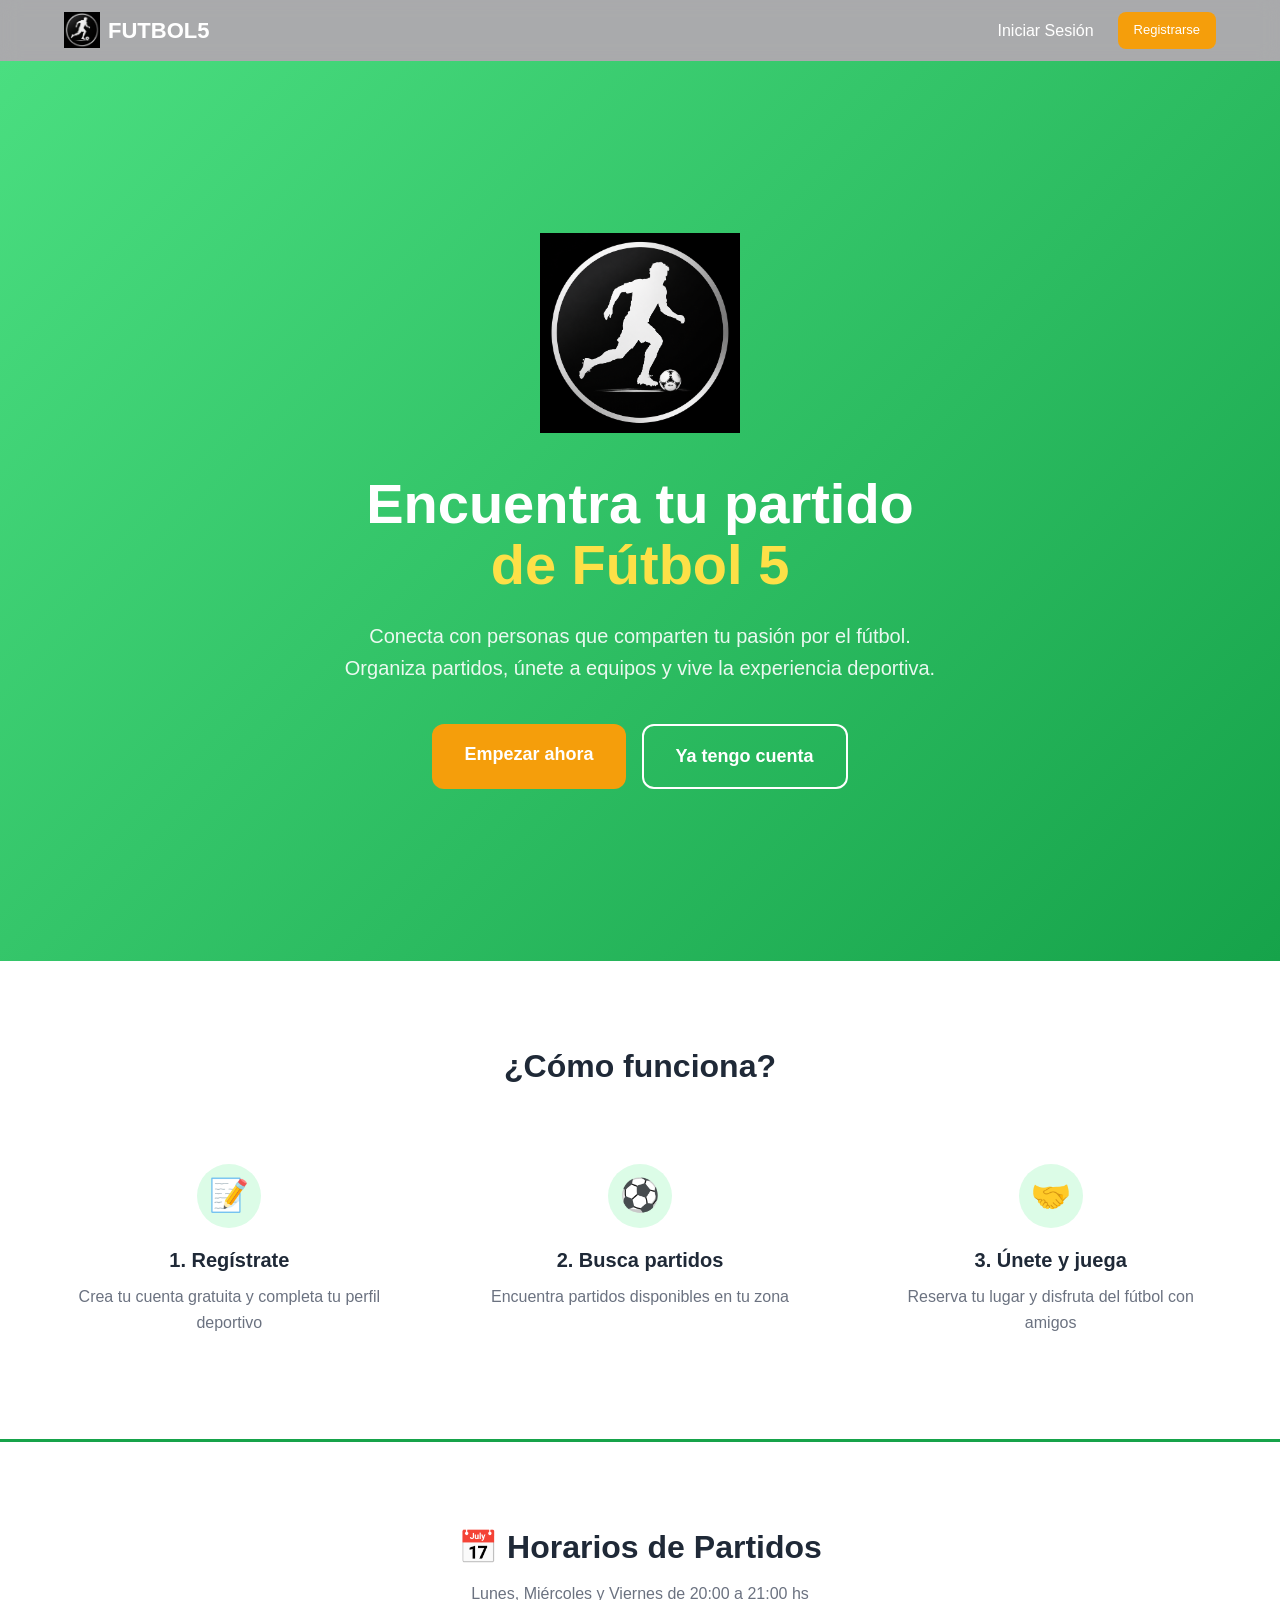
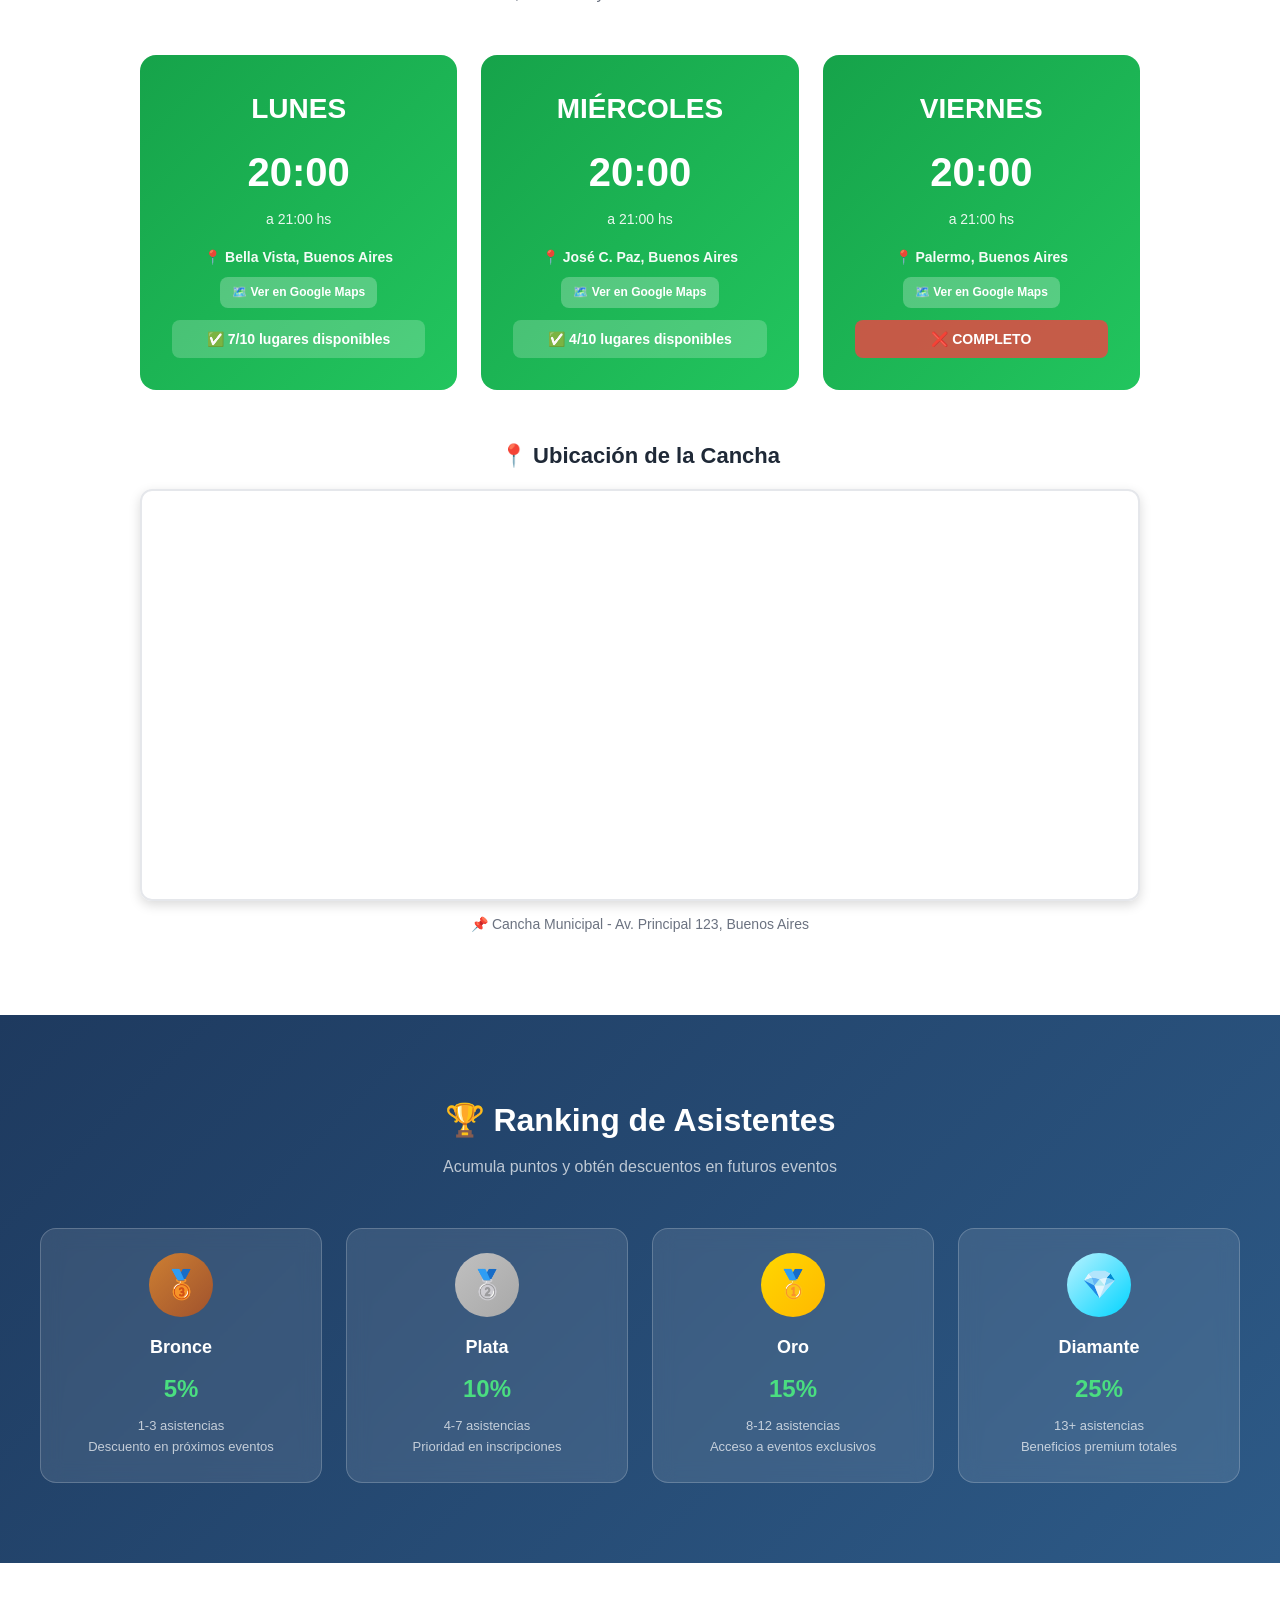
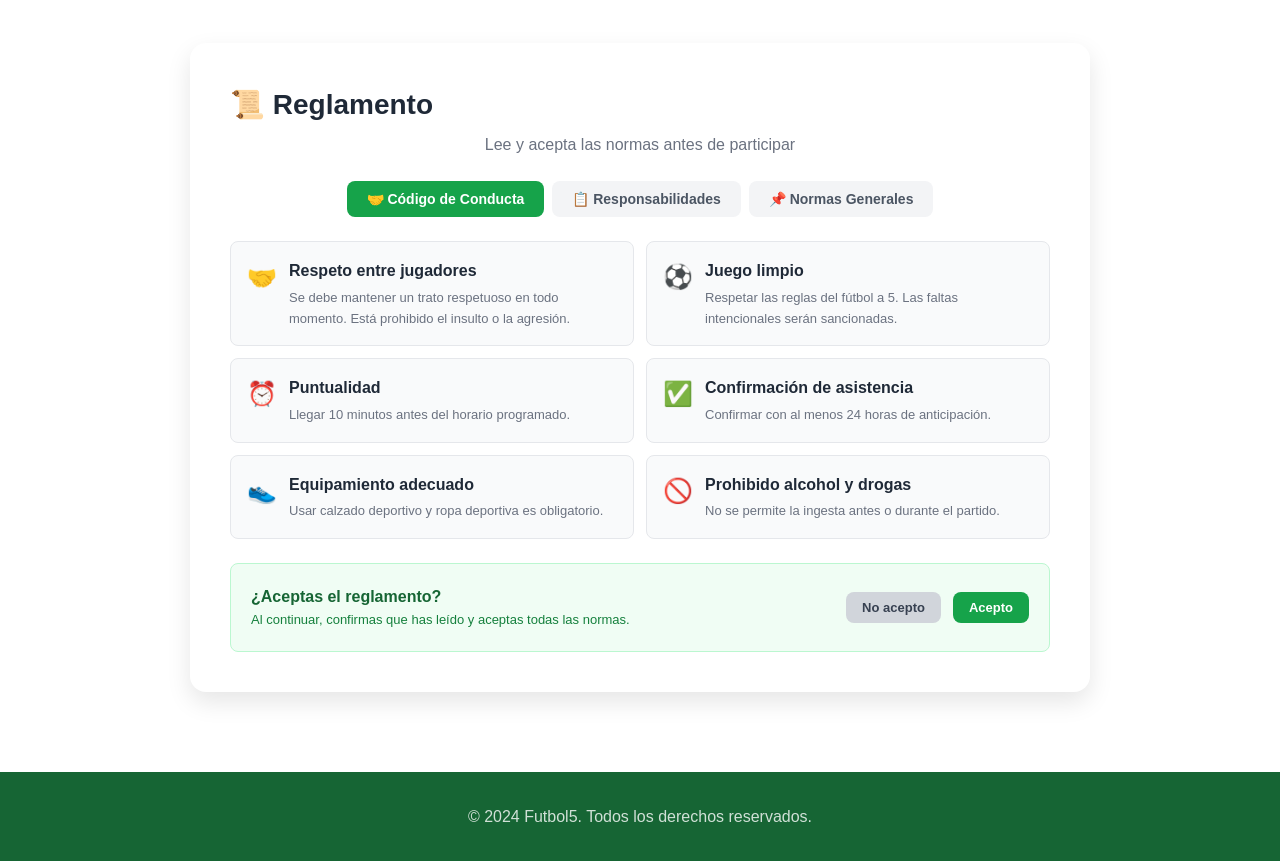
==== commit 0f740646: "Add files via upload" ====
--- a/index.html
+++ b/index.html
@@ -3,7 +3,7 @@
 <head>
     <meta charset="UTF-8">
     <meta name="viewport" content="width=device-width, initial-scale=1.0">
-    <link rel="icon" href="img/logo.svg">
+    <link rel="icon" href="img/logo.png">
     <title>Futbol5 - Encuentra tu partido</title>
     <link rel="stylesheet" href="css/styles.css">
 </head>
@@ -13,7 +13,7 @@
 <nav class="navbar navbar-home">
     <div class="container">
         <a href="index.html" class="navbar-brand">
-            <img src="img/logo.svg" alt="Futbol5">
+            <img src="img/logo-futbol.png" alt="Futbol5">
             <span>FUTBOL5</span>
         </a>
         <div class="navbar-nav">
@@ -27,8 +27,8 @@
 <section class="hero">
     <div class="hero-content">
         <div>
-            <img src="img/logo.svg" alt="Futbol5 Logo">
-            <h1>Encuentra tu partido<br><span>de fútbol a 5</span></h1>
+            <img src="img/logo-futbol.png" alt="Futbol5 Logo">
+            <h1>Encuentra tu partido<br><span>de Fútbol 5</span></h1>
             <p>Conecta con personas que comparten tu pasión por el fútbol. Organiza partidos, únete a equipos y vive la experiencia deportiva.</p>
             <div class="hero-btns">
                 <a href="pages/register.html" class="btn btn-secondary btn-lg">Empezar ahora</a>
@@ -69,18 +69,24 @@
             <div class="day">LUNES</div>
             <div class="time">20:00</div>
             <div class="time-sub">a 21:00 hs</div>
+            <div class="city">📍 Bella Vista, Buenos Aires</div>
+            <a href="https://www.google.com/maps/search/?api=1&query=Cancha+Futbol5+Bella+Vista+Buenos+Aires" target="_blank" class="map-link">🗺️ Ver en Google Maps</a>
             <div class="spots">✅ 7/10 lugares disponibles</div>
         </div>
         <div class="schedule-card">
             <div class="day">MIÉRCOLES</div>
             <div class="time">20:00</div>
             <div class="time-sub">a 21:00 hs</div>
+            <div class="city">📍 José C. Paz, Buenos Aires</div>
+            <a href="https://www.google.com/maps/search/?api=1&query=Cancha+Futbol5+Jose+C+Paz+Buenos+Aires" target="_blank" class="map-link">🗺️ Ver en Google Maps</a>
             <div class="spots">✅ 4/10 lugares disponibles</div>
         </div>
         <div class="schedule-card">
             <div class="day">VIERNES</div>
             <div class="time">20:00</div>
             <div class="time-sub">a 21:00 hs</div>
+            <div class="city">📍 Palermo, Buenos Aires</div>
+            <a href="https://www.google.com/maps/search/?api=1&query=Cancha+Futbol5+Palermo+Buenos+Aires" target="_blank" class="map-link">🗺️ Ver en Google Maps</a>
             <div class="spots full">❌ COMPLETO</div>
         </div>
     </div>
--- a/css/styles.css
+++ b/css/styles.css
@@ -139,12 +139,12 @@
 }
 
 .btn-secondary {
-    background: var(--white);
-    color: var(--green-600);
+    background: #f59e0b;
+    color: var(--white);
 }
 
 .btn-secondary:hover {
-    background: var(--green-50);
+    background: #d97706;
 }
 
 .btn-outline {
@@ -537,6 +537,31 @@
     background: rgba(239,68,68,0.8);
 }
 
+.schedule-card .city {
+    font-size: 14px;
+    font-weight: 600;
+    margin-bottom: 8px;
+    opacity: 0.95;
+}
+
+.schedule-card .map-link {
+    display: inline-block;
+    background: rgba(255,255,255,0.25);
+    color: var(--white);
+    padding: 6px 12px;
+    border-radius: var(--radius);
+    font-size: 12px;
+    font-weight: 600;
+    margin-bottom: 12px;
+    transition: var(--transition);
+    text-decoration: none;
+}
+
+.schedule-card .map-link:hover {
+    background: rgba(255,255,255,0.4);
+    transform: translateY(-1px);
+}
+
 /* ============================================
    RANKING
    ============================================ */
